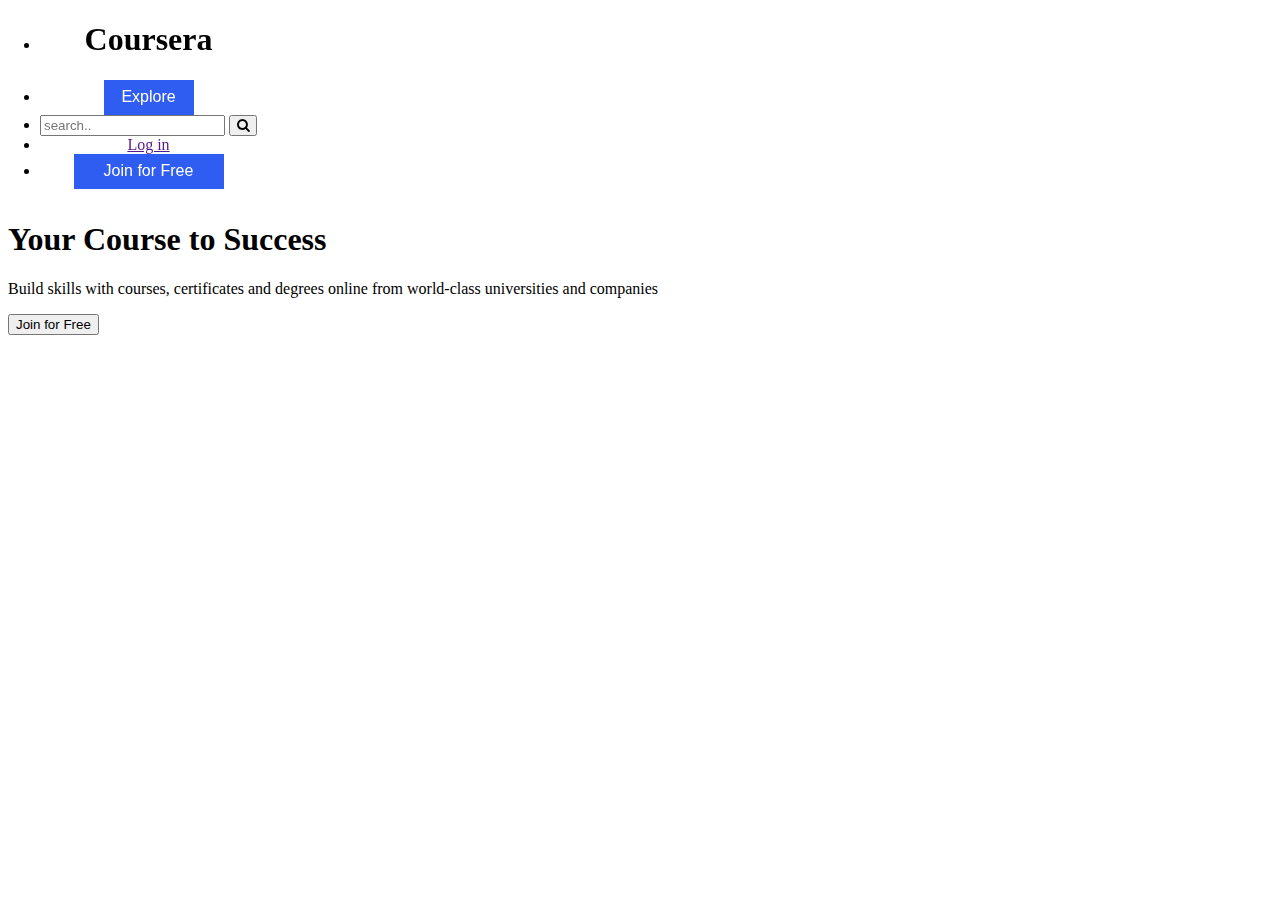
==== index.html @ 5931ddd2 "list created pulling h1 out of list" ====
<!DOCTYPE html>
<html lang="en">

<head>
    <link rel="stylesheet" href="https://cdnjs.cloudflare.com/ajax/libs/font-awesome/4.7.0/css/font-awesome.min.css">
    <link rel="stylesheet" href="style.css">
    <meta charset=" UTF-8 ">
    <meta http-equiv="X-UA-Compatible " content="IE=edge ">
    <meta name="viewport " content="width=device-width, initial-scale=1.5 ">
    <title>Document</title>

</head>
<header>
    <section class="lineal">
        <nav>
            <ul>
                <li>
                    <h1> Coursera </h1>
                </li>
                <li>
                    <div class="dropdown-box">
                        <button class="dropdown-button ">
                        Explore
                    </button>
                        <div class="dropdown-list ">
                            <p>Goals</p>
                            <a href=" ">Take a Free Course</a>
                            <a href=" ">Launch or Advance your Career</a>
                            <a href=" ">Earn a Certificate</a>
                            <a href=" ">Earn a Degree</a>
                            <p>Subjects</p>
                            <a href=" ">Data Science</a>
                            <a href=" ">Business</a>
                            <a href=" ">Computer Science</a>
                            <a href=" ">Information Technology</a>
                            <a href=" ">Language Lerning</a>
                            <a href=" ">Health</a>
                            <a href=" ">Personal Development</a>
                            <a href=" ">Physical Science and Engineering</a>
                            <a href=" ">Social Sciences</a>
                            <a href=" ">Arts and Humanities</a>
                            <a href=" ">Math and Logic</a>
                        </div>
                    </div>
                </li>
                <li>
                    <form class="search-button" action=" action_page.php ">
                        <input type="text " placeholder="search.. " name="search ">
                        <button type="submit"><i class="fa fa-search"></i></button>
                    </form>
                </li>
                <li>
                    <a href="">Log in</a>
                </li>
                <li>
                    <button class="join">Join for Free</button>
                </li>
            </ul>
        </nav>
    </section>
</header>

<body>
    <main>
        <section class=" ">
            <div>
                <h1 class="red-color ">Your Course to Success</h1>
                <p>Build skills with courses, certificates and degrees online from world-class universities and companies
                </p>
                <button>Join for Free</button>
            </div>
        </section>
    </main>

</body>

</html>
---- style.css ----
.lineal {
                            align-items: flex-start;
                            margin: 0 10px 0 0;
                            list-style-type: none;
                            text-align: center;
                            transition: all 0.45 linear;
                            display: inline-block;
                        }
                        
                        header {
                            display: flex;
                            justify-content: space-between;
                            align-content: center;
                            position: fixed;
                            left: 0;
                            top: 0;
                            right: 0;
                        }
                        
                        .dropdown-button {
                            background-color: rgb(47, 92, 241);
                            border: 16px;
                            color: white;
                            height: 35px;
                            width: 90px;
                            font-size: medium;
                        }
                        
                        .dropdown-box {
                            position: relative;
                            display: inline-block;
                        }
                        
                        .dropdown-list {
                            display: none;
                            position: absolute;
                            background-color: rgb(228, 225, 225);
                            min-width: 160px;
                            box-shadow: 0px 8px 16px 0px rgba(0, 0, 0, 0.2);
                            z-index: 1;
                        }
                        
                        .dropdown-list a {
                            color: black;
                            padding: 12px 1 6px;
                            text-decoration: none;
                            display: block;
                        }
                        
                        .dropdown-list a:hover {
                            background-color: rgb(168, 205, 248);
                        }
                        
                        .dropdown-box:hover .dropdown-list {
                            display: block;
                        }
                        
                        .dropdown-box:hover .dropdown-button {
                            background-color: rgb(137, 195, 241);
                        }
                        
                        * {
                            box-sizing: border-box;
                        }
                        
                        form.search-button input[type=text] {
                            padding: 10px;
                            font-size: 17px;
                            border: 1px solid rgb(11, 3, 133);
                            float: left;
                            width: 80%;
                            background: #116af0;
                        }
                        
                        form.search-button button:hover {
                            bakgroud: #195586;
                        }
                        
                        form.search-button::after {
                            content: "";
                            clear: both;
                            display: table;
                        }
                        
                        main {
                            padding-top: 12rem;
                        }
                        
                        .join {
                            background-color: rgb(47, 92, 241);
                            border: 16px;
                            color: white;
                            height: 35px;
                            width: 150px;
                            font-size: medium;
                        }
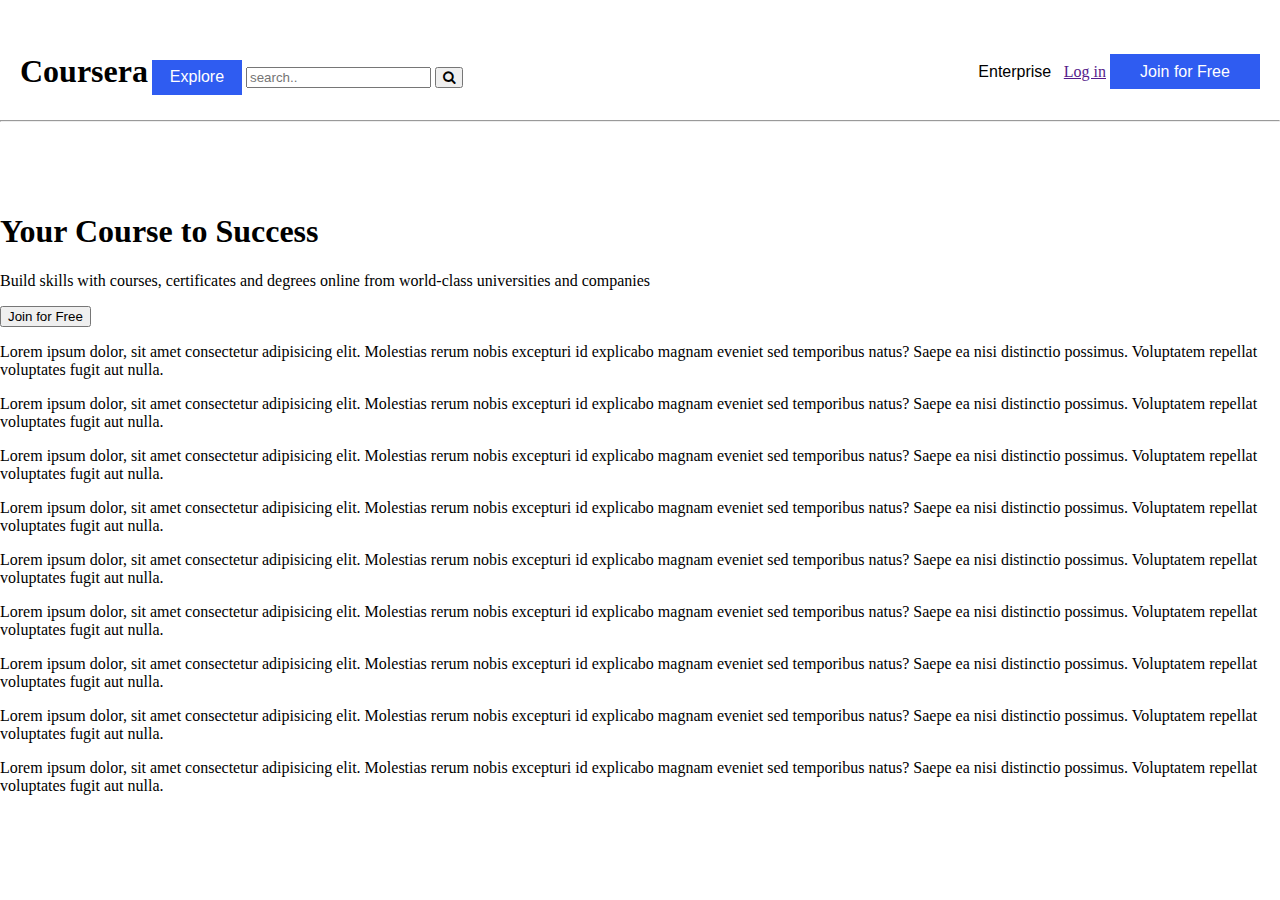
==== commit fc7e1904: "worked need grid" ====
--- a/index.html
+++ b/index.html
@@ -6,13 +6,14 @@
     <link rel="stylesheet" href="style.css">
     <meta charset=" UTF-8 ">
     <meta http-equiv="X-UA-Compatible " content="IE=edge ">
-    <meta name="viewport " content="width=device-width, initial-scale=1.5 ">
+    <meta name="viewport " content="width=device-width, initial-scale=1">
     <title>Document</title>
 
 </head>
 <header>
     <section class="lineal">
-        <nav>
+
+        <nav class="navi">
             <ul>
                 <li>
                     <h1> Coursera </h1>
@@ -21,7 +22,7 @@
                     <div class="dropdown-box">
                         <button class="dropdown-button ">
                         Explore
-                    </button>
+                        </button>
                         <div class="dropdown-list ">
                             <p>Goals</p>
                             <a href=" ">Take a Free Course</a>
@@ -49,6 +50,23 @@
                         <button type="submit"><i class="fa fa-search"></i></button>
                     </form>
                 </li>
+            </ul>
+        </nav>
+        <nav class="navi">
+            <ul>
+                <li>
+                    <div class="dropdown-box">
+                        <button class="dropdown-button1 ">
+                        Enterprise
+                    </button>
+                        <div class="dropdown-list ">
+                            <a href=" ">Coursera for Teams</a>
+                            <a href=" ">Coursera for Business</a>
+                            <a href=" ">Coursera for Campus</a>
+                            <a href=" ">Coursera for Government</a>
+                        </div>
+                    </div>
+                </li>
                 <li>
                     <a href="">Log in</a>
                 </li>
@@ -58,6 +76,7 @@
             </ul>
         </nav>
     </section>
+    <hr>
 </header>
 
 <body>
@@ -69,6 +88,16 @@
                 </p>
                 <button>Join for Free</button>
             </div>
+            <p>Lorem ipsum dolor, sit amet consectetur adipisicing elit. Molestias rerum nobis excepturi id explicabo magnam eveniet sed temporibus natus? Saepe ea nisi distinctio possimus. Voluptatem repellat voluptates fugit aut nulla.</p>
+            <p>Lorem ipsum dolor, sit amet consectetur adipisicing elit. Molestias rerum nobis excepturi id explicabo magnam eveniet sed temporibus natus? Saepe ea nisi distinctio possimus. Voluptatem repellat voluptates fugit aut nulla.</p>
+            <p>Lorem ipsum dolor, sit amet consectetur adipisicing elit. Molestias rerum nobis excepturi id explicabo magnam eveniet sed temporibus natus? Saepe ea nisi distinctio possimus. Voluptatem repellat voluptates fugit aut nulla.</p>
+            <p>Lorem ipsum dolor, sit amet consectetur adipisicing elit. Molestias rerum nobis excepturi id explicabo magnam eveniet sed temporibus natus? Saepe ea nisi distinctio possimus. Voluptatem repellat voluptates fugit aut nulla.</p>
+            <p>Lorem ipsum dolor, sit amet consectetur adipisicing elit. Molestias rerum nobis excepturi id explicabo magnam eveniet sed temporibus natus? Saepe ea nisi distinctio possimus. Voluptatem repellat voluptates fugit aut nulla.</p>
+            <p>Lorem ipsum dolor, sit amet consectetur adipisicing elit. Molestias rerum nobis excepturi id explicabo magnam eveniet sed temporibus natus? Saepe ea nisi distinctio possimus. Voluptatem repellat voluptates fugit aut nulla.</p>
+            <p>Lorem ipsum dolor, sit amet consectetur adipisicing elit. Molestias rerum nobis excepturi id explicabo magnam eveniet sed temporibus natus? Saepe ea nisi distinctio possimus. Voluptatem repellat voluptates fugit aut nulla.</p>
+            <p>Lorem ipsum dolor, sit amet consectetur adipisicing elit. Molestias rerum nobis excepturi id explicabo magnam eveniet sed temporibus natus? Saepe ea nisi distinctio possimus. Voluptatem repellat voluptates fugit aut nulla.</p>
+            <p>Lorem ipsum dolor, sit amet consectetur adipisicing elit. Molestias rerum nobis excepturi id explicabo magnam eveniet sed temporibus natus? Saepe ea nisi distinctio possimus. Voluptatem repellat voluptates fugit aut nulla.</p>
+
         </section>
     </main>
 
--- a/style.css
+++ b/style.css
@@ -1,20 +1,30 @@
                         .lineal {
-                            align-items: flex-start;
-                            margin: 0 10px 0 0;
+                            align-items: center;
+                            margin: 0 20px 0 20px;
                             list-style-type: none;
                             text-align: center;
                             transition: all 0.45 linear;
-                            display: inline-block;
+                            display: flex;
+                            justify-content: space-between;
                         }
                         
                         header {
-                            display: flex;
-                            justify-content: space-between;
-                            align-content: center;
                             position: fixed;
                             left: 0;
                             top: 0;
                             right: 0;
+                            padding: 2rem 0;
+                            background-color: white;
+                        }
+                        
+                        .navi ul {
+                            margin: 0;
+                            padding: 0;
+                            list-style: none;
+                        }
+                        
+                        .navi ul li {
+                            display: inline-block;
                         }
                         
                         .dropdown-button {
@@ -29,6 +39,15 @@
                         .dropdown-box {
                             position: relative;
                             display: inline-block;
+                        }
+                        
+                        .dropdown-button1 {
+                            background-color: white;
+                            border: 0;
+                            color: black;
+                            height: 35px;
+                            width: 90px;
+                            font-size: medium;
                         }
                         
                         .dropdown-list {
@@ -93,4 +112,9 @@
                             height: 35px;
                             width: 150px;
                             font-size: medium;
+                        }
+                        
+                        body {
+                            border: 0;
+                            margin: 0 0 0 0;
                         }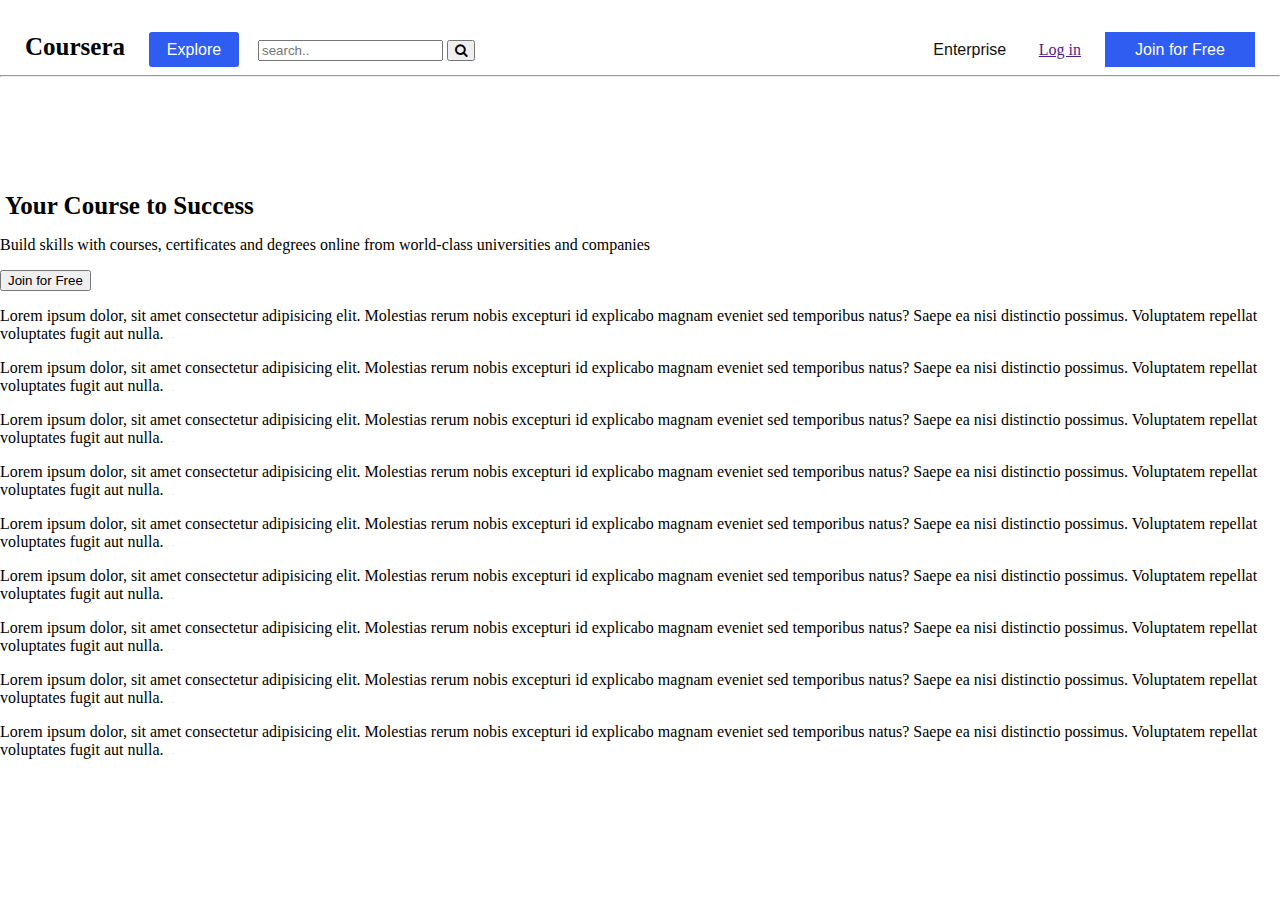
==== commit 6899fe39: "cabecera fija done" ====
--- a/index.html
+++ b/index.html
@@ -55,11 +55,11 @@
         <nav class="navi">
             <ul>
                 <li>
-                    <div class="dropdown-box">
-                        <button class="dropdown-button1 ">
+                    <div class="dropdown-box1">
+                        <button class="dropdown-button1">
                         Enterprise
                     </button>
-                        <div class="dropdown-list ">
+                        <div class="dropdown-list1">
                             <a href=" ">Coursera for Teams</a>
                             <a href=" ">Coursera for Business</a>
                             <a href=" ">Coursera for Campus</a>
@@ -68,7 +68,7 @@
                     </div>
                 </li>
                 <li>
-                    <a href="">Log in</a>
+                    <a href="" class="log">Log in</a>
                 </li>
                 <li>
                     <button class="join">Join for Free</button>
--- a/style.css
+++ b/style.css
@@ -27,19 +27,27 @@
                             display: inline-block;
                         }
                         
+                        h1 {
+                            margin: 0px 15px 0px 5px;
+                            font-size: 25px;
+                        }
+                        
                         .dropdown-button {
                             background-color: rgb(47, 92, 241);
                             border: 16px;
+                            border-radius: 3px;
                             color: white;
                             height: 35px;
                             width: 90px;
                             font-size: medium;
+                            margin: 0px 15px 0px 5px;
                         }
                         
                         .dropdown-box {
                             position: relative;
                             display: inline-block;
                         }
+                        /*
                         
                         .dropdown-button1 {
                             background-color: white;
@@ -49,6 +57,12 @@
                             width: 90px;
                             font-size: medium;
                         }
+                        
+                        .dropdown-button1 :hover {
+                            box-shadow: 0px 8px 16px 0px rgba(80, 80, 80, 0.2);
+                        }
+                        
+                        */
                         
                         .dropdown-list {
                             display: none;
@@ -78,6 +92,53 @@
                             background-color: rgb(137, 195, 241);
                         }
                         
+                        .dropdown-button1 {
+                            background-color: white;
+                            border: 0;
+                            color: rgb(17, 17, 17);
+                            height: 0;
+                            width: 90px;
+                            font-size: medium;
+                            margin: 0px 5px 0px 15px;
+                        }
+                        
+                        .dropdown-box1 {
+                            position: relative;
+                            display: inline-block;
+                        }
+                        
+                        .dropdown-list1 {
+                            display: none;
+                            position: absolute;
+                            background-color: rgb(252, 252, 252);
+                            min-width: 160px;
+                            box-shadow: 0px 8px 16px 0px rgba(56, 55, 55, 0.2);
+                            z-index: 1;
+                        }
+                        
+                        .dropdown-list1 a {
+                            color: black;
+                            padding: 12px 1 6px;
+                            text-decoration: none;
+                            display: block;
+                        }
+                        
+                        .dropdown-list1 a:hover {
+                            background-color: rgb(168, 205, 248);
+                        }
+                        
+                        .dropdown-box1:hover .dropdown-list1 {
+                            display: block;
+                        }
+                        
+                        .dropdown-box1:hover .dropdown-button1 {
+                            background-color: rgb(137, 195, 241);
+                        }
+                        
+                        .log {
+                            margin: 0px 5px 0px 15px;
+                        }
+                        
                         * {
                             box-sizing: border-box;
                         }
@@ -92,7 +153,7 @@
                         }
                         
                         form.search-button button:hover {
-                            bakgroud: #195586;
+                            background-color: #5db2f8;
                         }
                         
                         form.search-button::after {
@@ -112,6 +173,7 @@
                             height: 35px;
                             width: 150px;
                             font-size: medium;
+                            margin: 0px 5px 0px 15px;
                         }
                         
                         body {
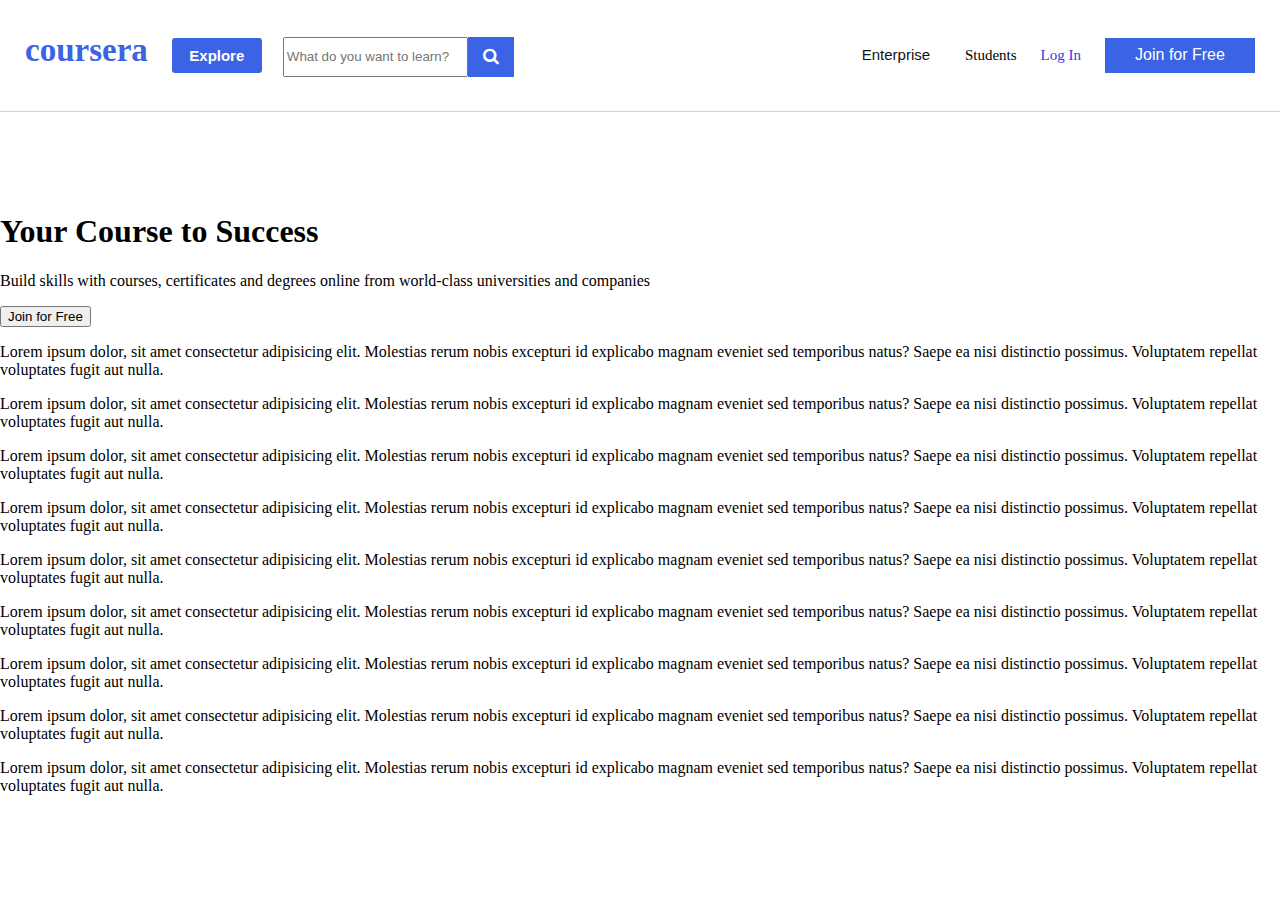
==== commit 1ed0ec10: "no need for grid few things left" ====
--- a/index.html
+++ b/index.html
@@ -16,7 +16,7 @@
         <nav class="navi">
             <ul>
                 <li>
-                    <h1> Coursera </h1>
+                    <h1 class="coursera"> coursera </h1>
                 </li>
                 <li>
                     <div class="dropdown-box">
@@ -44,9 +44,9 @@
                         </div>
                     </div>
                 </li>
-                <li>
+                <li id="buttonli">
                     <form class="search-button" action=" action_page.php ">
-                        <input type="text " placeholder="search.. " name="search ">
+                        <input type="text " placeholder="What do you want to learn? " name="search ">
                         <button type="submit"><i class="fa fa-search"></i></button>
                     </form>
                 </li>
@@ -68,7 +68,10 @@
                     </div>
                 </li>
                 <li>
-                    <a href="" class="log">Log in</a>
+                    <a href="" class="students ">Students</a>
+                </li>
+                <li>
+                    <a href="" class="log">Log In</a>
                 </li>
                 <li>
                     <button class="join">Join for Free</button>
@@ -76,7 +79,8 @@
             </ul>
         </nav>
     </section>
-    <hr>
+    <!--
+    <hr>-->
 </header>
 
 <body>
--- a/style.css
+++ b/style.css
@@ -1,53 +1,58 @@
-                        .lineal {
-                            align-items: center;
-                            margin: 0 20px 0 20px;
-                            list-style-type: none;
-                            text-align: center;
-                            transition: all 0.45 linear;
-                            display: flex;
-                            justify-content: space-between;
-                        }
-                        
-                        header {
-                            position: fixed;
-                            left: 0;
-                            top: 0;
-                            right: 0;
-                            padding: 2rem 0;
-                            background-color: white;
-                        }
-                        
-                        .navi ul {
-                            margin: 0;
-                            padding: 0;
-                            list-style: none;
-                        }
-                        
-                        .navi ul li {
-                            display: inline-block;
-                        }
-                        
-                        h1 {
-                            margin: 0px 15px 0px 5px;
-                            font-size: 25px;
-                        }
-                        
-                        .dropdown-button {
-                            background-color: rgb(47, 92, 241);
-                            border: 16px;
-                            border-radius: 3px;
-                            color: white;
-                            height: 35px;
-                            width: 90px;
-                            font-size: medium;
-                            margin: 0px 15px 0px 5px;
-                        }
-                        
-                        .dropdown-box {
-                            position: relative;
-                            display: inline-block;
-                        }
-                        /*
+            .lineal {
+                align-items: center;
+                margin: 0 20px 0 20px;
+                list-style-type: none;
+                text-align: center;
+                transition: all 0.45 linear;
+                display: flex;
+                justify-content: space-between;
+            }
+            
+            header {
+                margin: 0px 0px 0px 0px;
+                position: fixed;
+                left: 0;
+                top: 0;
+                right: 0;
+                padding: 2rem 0;
+                background-color: white;
+                justify-content: center;
+                border-bottom: 1px solid rgba(190, 185, 185, 0.671);
+            }
+            
+            .navi ul {
+                margin: 0;
+                padding: 0;
+                list-style: none;
+            }
+            
+            .navi ul li {
+                display: inline-block;
+            }
+            
+            .coursera {
+                margin: 0px 15px 0px 5px;
+                font-size: 33px;
+                color: rgb(58, 100, 228);
+            }
+            
+            .dropdown-button {
+                background-color: rgb(58, 100, 228);
+                border: 16px;
+                border-radius: 3px;
+                color: white;
+                height: 35px;
+                width: 90px;
+                font-size: 15px;
+                margin: 0px 15px 0px 5px;
+                font-weight: 600;
+            }
+            
+            .dropdown-box {
+                position: relative;
+                display: inline-block;
+            }
+            /*
                         
                         .dropdown-button1 {
                             background-color: white;
@@ -63,120 +68,160 @@
                         }
                         
                         */
-                        
-                        .dropdown-list {
-                            display: none;
-                            position: absolute;
-                            background-color: rgb(228, 225, 225);
-                            min-width: 160px;
-                            box-shadow: 0px 8px 16px 0px rgba(0, 0, 0, 0.2);
-                            z-index: 1;
-                        }
-                        
-                        .dropdown-list a {
-                            color: black;
-                            padding: 12px 1 6px;
-                            text-decoration: none;
-                            display: block;
-                        }
-                        
-                        .dropdown-list a:hover {
-                            background-color: rgb(168, 205, 248);
-                        }
-                        
-                        .dropdown-box:hover .dropdown-list {
-                            display: block;
-                        }
-                        
-                        .dropdown-box:hover .dropdown-button {
-                            background-color: rgb(137, 195, 241);
-                        }
-                        
-                        .dropdown-button1 {
-                            background-color: white;
-                            border: 0;
-                            color: rgb(17, 17, 17);
-                            height: 0;
-                            width: 90px;
-                            font-size: medium;
-                            margin: 0px 5px 0px 15px;
-                        }
-                        
-                        .dropdown-box1 {
-                            position: relative;
-                            display: inline-block;
-                        }
-                        
-                        .dropdown-list1 {
-                            display: none;
-                            position: absolute;
-                            background-color: rgb(252, 252, 252);
-                            min-width: 160px;
-                            box-shadow: 0px 8px 16px 0px rgba(56, 55, 55, 0.2);
-                            z-index: 1;
-                        }
-                        
-                        .dropdown-list1 a {
-                            color: black;
-                            padding: 12px 1 6px;
-                            text-decoration: none;
-                            display: block;
-                        }
-                        
-                        .dropdown-list1 a:hover {
-                            background-color: rgb(168, 205, 248);
-                        }
-                        
-                        .dropdown-box1:hover .dropdown-list1 {
-                            display: block;
-                        }
-                        
-                        .dropdown-box1:hover .dropdown-button1 {
-                            background-color: rgb(137, 195, 241);
-                        }
-                        
-                        .log {
-                            margin: 0px 5px 0px 15px;
-                        }
-                        
-                        * {
-                            box-sizing: border-box;
-                        }
-                        
-                        form.search-button input[type=text] {
-                            padding: 10px;
-                            font-size: 17px;
-                            border: 1px solid rgb(11, 3, 133);
-                            float: left;
-                            width: 80%;
-                            background: #116af0;
-                        }
-                        
-                        form.search-button button:hover {
-                            background-color: #5db2f8;
-                        }
-                        
-                        form.search-button::after {
-                            content: "";
-                            clear: both;
-                            display: table;
-                        }
-                        
-                        main {
-                            padding-top: 12rem;
-                        }
-                        
-                        .join {
-                            background-color: rgb(47, 92, 241);
-                            border: 16px;
-                            color: white;
-                            height: 35px;
-                            width: 150px;
-                            font-size: medium;
-                            margin: 0px 5px 0px 15px;
-                        }
-                        
-                        body {
-                            border: 0;
-                            margin: 0 0 0 0;
-                        }+            
+            .dropdown-list {
+                display: none;
+                position: absolute;
+                background-color: rgb(228, 225, 225);
+                min-width: 160px;
+                box-shadow: 0px 8px 16px 0px rgba(0, 0, 0, 0.2);
+                z-index: 1;
+            }
+            
+            .dropdown-list a {
+                color: black;
+                padding: 12px 1 6px;
+                text-decoration: none;
+                display: block;
+            }
+            
+            .dropdown-list a:hover {
+                background-color: rgb(168, 205, 248);
+            }
+            
+            .dropdown-box:hover .dropdown-list {
+                display: block;
+            }
+            
+            .dropdown-box:hover .dropdown-button {
+                background-color: rgb(137, 195, 241);
+            }
+            
+            .dropdown-button1 {
+                background-color: white;
+                border: 0;
+                color: rgb(17, 17, 17);
+                height: 0;
+                width: 90px;
+                font-size: 15px;
+                margin: 0px 5px 0px 15px;
+            }
+            
+            .dropdown-box1 {
+                position: relative;
+                display: inline-block;
+            }
+            
+            .dropdown-list1 {
+                display: none;
+                position: absolute;
+                background-color: rgb(252, 252, 252);
+                min-width: 160px;
+                box-shadow: 0px 8px 16px 0px rgba(56, 55, 55, 0.2);
+                z-index: 1;
+            }
+            
+            .dropdown-list1 a {
+                color: black;
+                padding: 12px 1 6px;
+                text-decoration: none;
+                display: block;
+            }
+            
+            .dropdown-list1 a:hover {
+                background-color: rgb(168, 205, 248);
+            }
+            
+            .dropdown-box1:hover .dropdown-list1 {
+                display: block;
+            }
+            
+            .dropdown-box1:hover .dropdown-button1 {
+                background-color: rgb(137, 195, 241);
+            }
+            
+            .students {
+                margin: 0px 5px 0px 15px;
+                text-decoration: none;
+                font-size: 15px;
+                color: black;
+            }
+            
+            .students:hover {
+                text-decoration: underline;
+                color: rgb(55, 55, 233);
+            }
+            
+            .log {
+                margin: 0px 5px 0px 15px;
+                text-decoration: none;
+                color: rgb(55, 55, 233);
+                font-size: 15px;
+            }
+            
+            .log:hover {
+                text-decoration: underline
+            }
+            /*
+            * {
+                box-sizing: border-box;
+            }
+                ++++  ASK ABOUT THIS +++
+            */
+            
+            form.search-button input[type=text] {
+                padding: 0 10px;
+                font-size: 20px;
+                border: 1px solid rgb(11, 3, 133);
+                float: left;
+                width: 100%;
+                height: 100%;
+                background: #116af0;
+            }
+            
+            form.search-button button {
+                padding: 0 15px;
+                background: rgb(58, 100, 228);
+                border: none;
+                cursor: pointer;
+                font-size: 17px;
+                color: #fff;
+            }
+            
+            #buttonli form {
+                display: flex;
+                height: 40px;
+                border-radius: 2px;
+                padding: 2px;
+                min-width: 18px!important;
+            }
+            /*
+            form.search-button button:hover {
+                background-color: rgb(58, 100, 228);
+            }
+                        +++  ASK ABOUT THIS++++
+            form.search-button::after {
+                content: "";
+                clear: both;
+                display: table;
+            }
+            */
+            
+            main {
+                padding-top: 12rem;
+            }
+            
+            .join {
+                background-color: rgb(58, 100, 228);
+                border: 16px;
+                color: white;
+                height: 35px;
+                width: 150px;
+                font-size: medium;
+                margin: 0px 5px 0px 15px;
+            }
+            
+            body {
+                border: 0px;
+                margin: 0px 0px 0px 0px;
+            }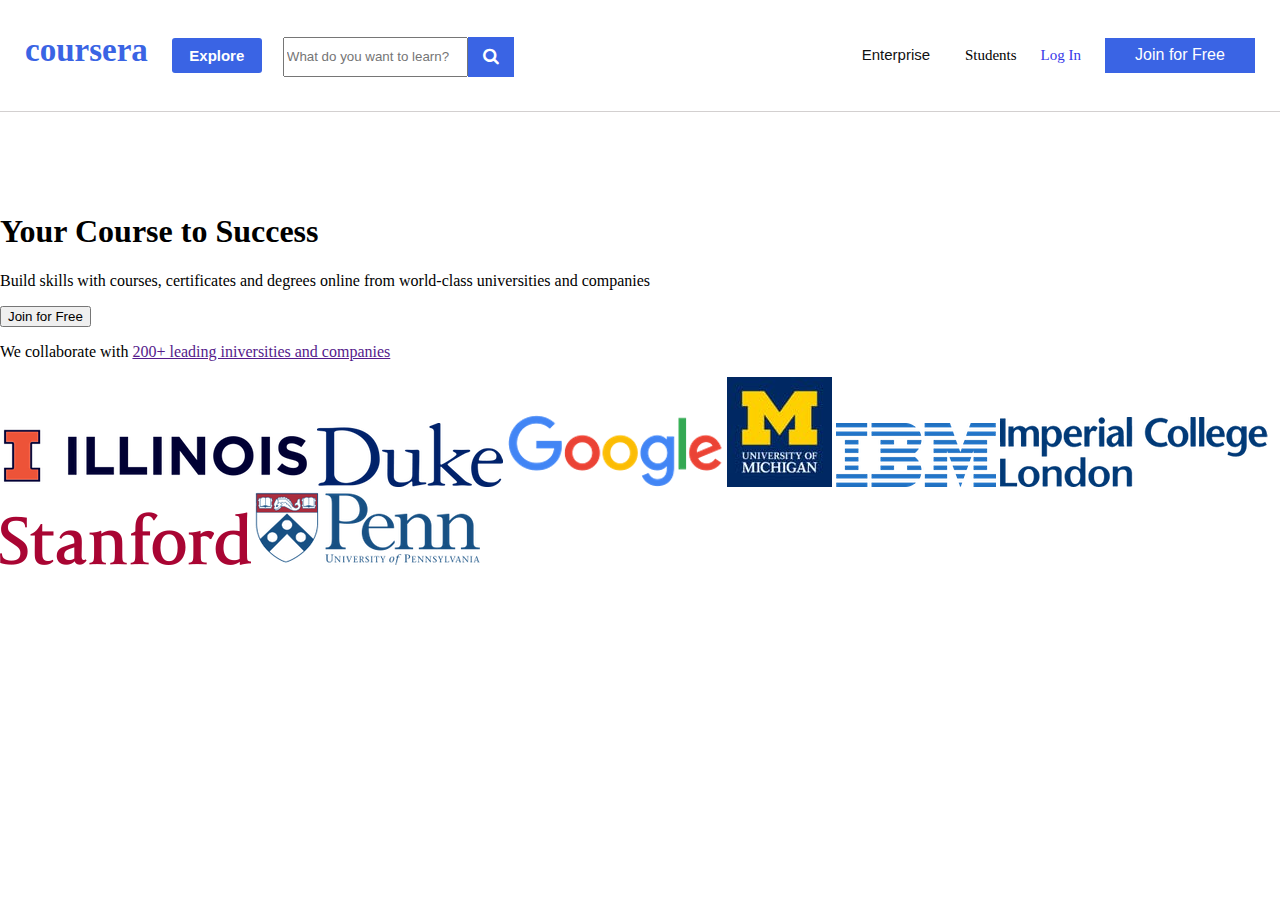
==== commit 3d49ba14: "HTML universities section done" ====
--- a/index.html
+++ b/index.html
@@ -91,17 +91,22 @@
                 <p>Build skills with courses, certificates and degrees online from world-class universities and companies
                 </p>
                 <button>Join for Free</button>
+
+        </section>
+        <section class="universities">
+            <p>We collaborate with
+                <a href="">200+ leading iniversities and companies</a>
+            </p>
+            <div>
+                <a href=""><img src="./Nueva carpeta/illinois.png" alt=""></a>
+                <a href=""><img src="./Nueva carpeta/duke_updated_2020.png" alt=""></a>
+                <a href=""><img src="./Nueva carpeta/google.png" alt=""></a>
+                <a href=""><img src="./Nueva carpeta/umich.jpg" alt=""></a>
+                <a href=""><img src="./Nueva carpeta/ibm.png" alt=""></a>
+                <a href=""><img src="./Nueva carpeta/imperial.png" alt=""></a>
+                <a href=""><img src="./Nueva carpeta/stanford.png" alt=""></a>
+                <a href=""><img src="./Nueva carpeta/penn.png" alt=""></a>
             </div>
-            <p>Lorem ipsum dolor, sit amet consectetur adipisicing elit. Molestias rerum nobis excepturi id explicabo magnam eveniet sed temporibus natus? Saepe ea nisi distinctio possimus. Voluptatem repellat voluptates fugit aut nulla.</p>
-            <p>Lorem ipsum dolor, sit amet consectetur adipisicing elit. Molestias rerum nobis excepturi id explicabo magnam eveniet sed temporibus natus? Saepe ea nisi distinctio possimus. Voluptatem repellat voluptates fugit aut nulla.</p>
-            <p>Lorem ipsum dolor, sit amet consectetur adipisicing elit. Molestias rerum nobis excepturi id explicabo magnam eveniet sed temporibus natus? Saepe ea nisi distinctio possimus. Voluptatem repellat voluptates fugit aut nulla.</p>
-            <p>Lorem ipsum dolor, sit amet consectetur adipisicing elit. Molestias rerum nobis excepturi id explicabo magnam eveniet sed temporibus natus? Saepe ea nisi distinctio possimus. Voluptatem repellat voluptates fugit aut nulla.</p>
-            <p>Lorem ipsum dolor, sit amet consectetur adipisicing elit. Molestias rerum nobis excepturi id explicabo magnam eveniet sed temporibus natus? Saepe ea nisi distinctio possimus. Voluptatem repellat voluptates fugit aut nulla.</p>
-            <p>Lorem ipsum dolor, sit amet consectetur adipisicing elit. Molestias rerum nobis excepturi id explicabo magnam eveniet sed temporibus natus? Saepe ea nisi distinctio possimus. Voluptatem repellat voluptates fugit aut nulla.</p>
-            <p>Lorem ipsum dolor, sit amet consectetur adipisicing elit. Molestias rerum nobis excepturi id explicabo magnam eveniet sed temporibus natus? Saepe ea nisi distinctio possimus. Voluptatem repellat voluptates fugit aut nulla.</p>
-            <p>Lorem ipsum dolor, sit amet consectetur adipisicing elit. Molestias rerum nobis excepturi id explicabo magnam eveniet sed temporibus natus? Saepe ea nisi distinctio possimus. Voluptatem repellat voluptates fugit aut nulla.</p>
-            <p>Lorem ipsum dolor, sit amet consectetur adipisicing elit. Molestias rerum nobis excepturi id explicabo magnam eveniet sed temporibus natus? Saepe ea nisi distinctio possimus. Voluptatem repellat voluptates fugit aut nulla.</p>
-
         </section>
     </main>
 
--- a/style.css
+++ b/style.css
@@ -224,4 +224,8 @@
             body {
                 border: 0px;
                 margin: 0px 0px 0px 0px;
+            }
+            
+            .universities {
+                margin: ;
             }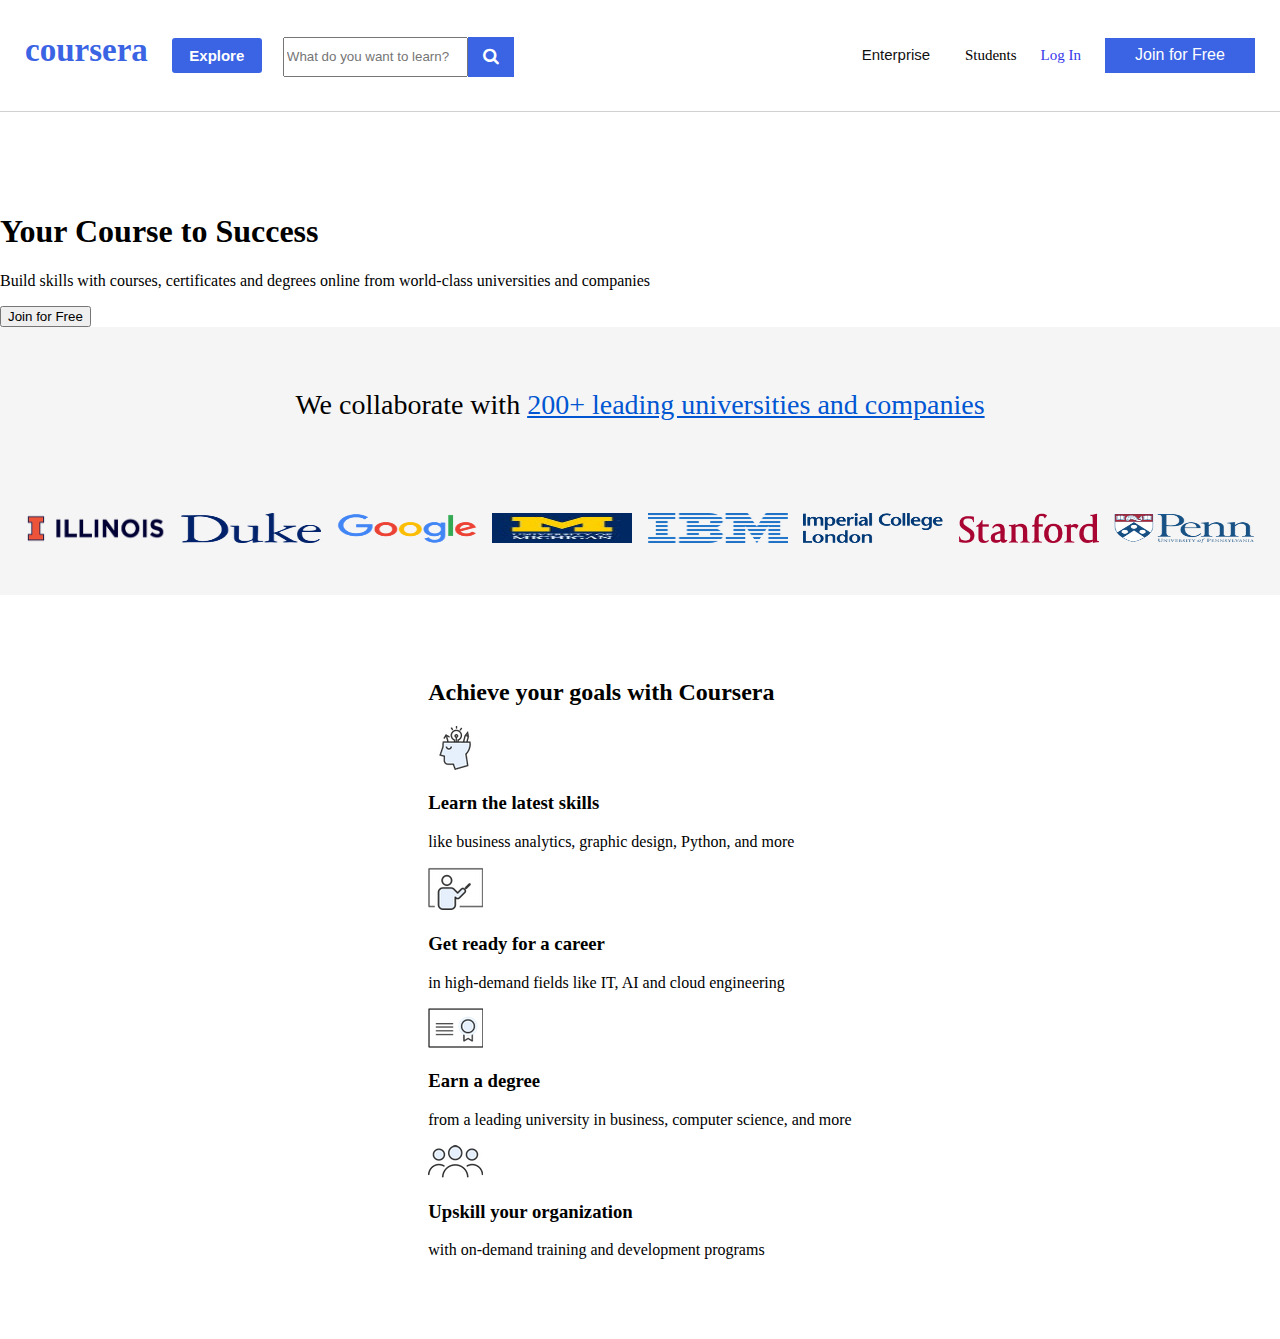
==== commit 74598fa9: "third section done" ====
--- a/index.html
+++ b/index.html
@@ -93,13 +93,18 @@
                 <button>Join for Free</button>
 
         </section>
+
+        <!--    ---Section de Univeridades---     -->
+
         <section class="universities">
-            <p>We collaborate with
-                <a href="">200+ leading iniversities and companies</a>
-            </p>
-            <div>
+            <div class="unicomp">
+                <p>We collaborate with
+                    <a href="">200+ leading universities and companies</a>
+                </p>
+            </div>
+            <div class="uni-links">
                 <a href=""><img src="./Nueva carpeta/illinois.png" alt=""></a>
-                <a href=""><img src="./Nueva carpeta/duke_updated_2020.png" alt=""></a>
+                <a href=""><img src="./Nueva carpeta/duke_updated_2020.png" alt=""> </a>
                 <a href=""><img src="./Nueva carpeta/google.png" alt=""></a>
                 <a href=""><img src="./Nueva carpeta/umich.jpg" alt=""></a>
                 <a href=""><img src="./Nueva carpeta/ibm.png" alt=""></a>
@@ -108,6 +113,34 @@
                 <a href=""><img src="./Nueva carpeta/penn.png" alt=""></a>
             </div>
         </section>
+        <!--    -- Achieve your goals section --    -->
+        <section class="achieve">
+            <div class="achieve-tittle">
+                <h2>Achieve your goals with Coursera</h2>
+            </div>
+            <div class="achieve-options">
+                <section>
+                    <img src="./Nueva carpeta/Icon-Learn.png"></img>
+                    <h3>Learn the latest skills</h3>
+                    <p>like business analytics, graphic design, Python, and more</p>
+                </section>
+                <section>
+                    <img src="./Nueva carpeta/Icon-Get-Ready.png"></img>
+                    <h3>Get ready for a career</h3>
+                    <p>in high-demand fields like IT, AI and cloud engineering</p>
+                </section>
+                <section>
+                    <img src="./Nueva carpeta/Icon-Earn-Degree.png"></img>
+                    <h3>Earn a degree</h3>
+                    <p>from a leading university in business, computer science, and more</p>
+                </section>
+                <section>
+                    <img src="./Nueva carpeta/Icon-Upskill-your-org.png"></img>
+                    <h3>Upskill your organization </h3>
+                    <p>with on-demand training and development programs</p>
+                </section>
+            </div>
+        </section>
     </main>
 
 </body>
--- a/style.css
+++ b/style.css
@@ -225,7 +225,66 @@
                 border: 0px;
                 margin: 0px 0px 0px 0px;
             }
+            /*    ---- Section de Universidades ----      */
             
             .universities {
-                margin: ;
+                padding: 34px 0px;
+                background-color: #f5f5f5;
+                width: 100vw;
+                height: 200px;
+            }
+            
+            .unicomp {
+                font-size: 28px;
+                display: flex;
+                align-items: center;
+                justify-content: center;
+                padding: 0px 5px;
+            }
+            
+            .unicomp p a {
+                color: #0056D2;
+            }
+            
+            .uni-links {
+                padding: 0px 10px;
+                display: flex;
+                justify-content: space-evenly;
+                align-items: center;
+            }
+            /**/
+            
+            .uni-links a img {
+                width: 140px;
+                height: 30px;
+                padding: 64px 0px;
+            }
+            /*
+            .uni-links a .mich {
+                width: 70px;
+                height: 70px;
+                padding: 64px 0px;
+                margin-bottom: auto;
+            }
+            
+            .uni-links a .dgi {
+                width: 80px;
+                height: 40px;
+                padding: 64px 0px;
+                margin-bottom: auto;
+            }
+            /*
+            margin: 0 auto;
+            min-height: 299px;
+                max-width: 100%;
+             */
+            
+            .achieve {
+                display: grid;
+                padding: 64px 0px;
+                justify-content: center;
+            }
+            
+            .achieve-options {
+                grid-template-columns: repeat(4, 1fr);
             }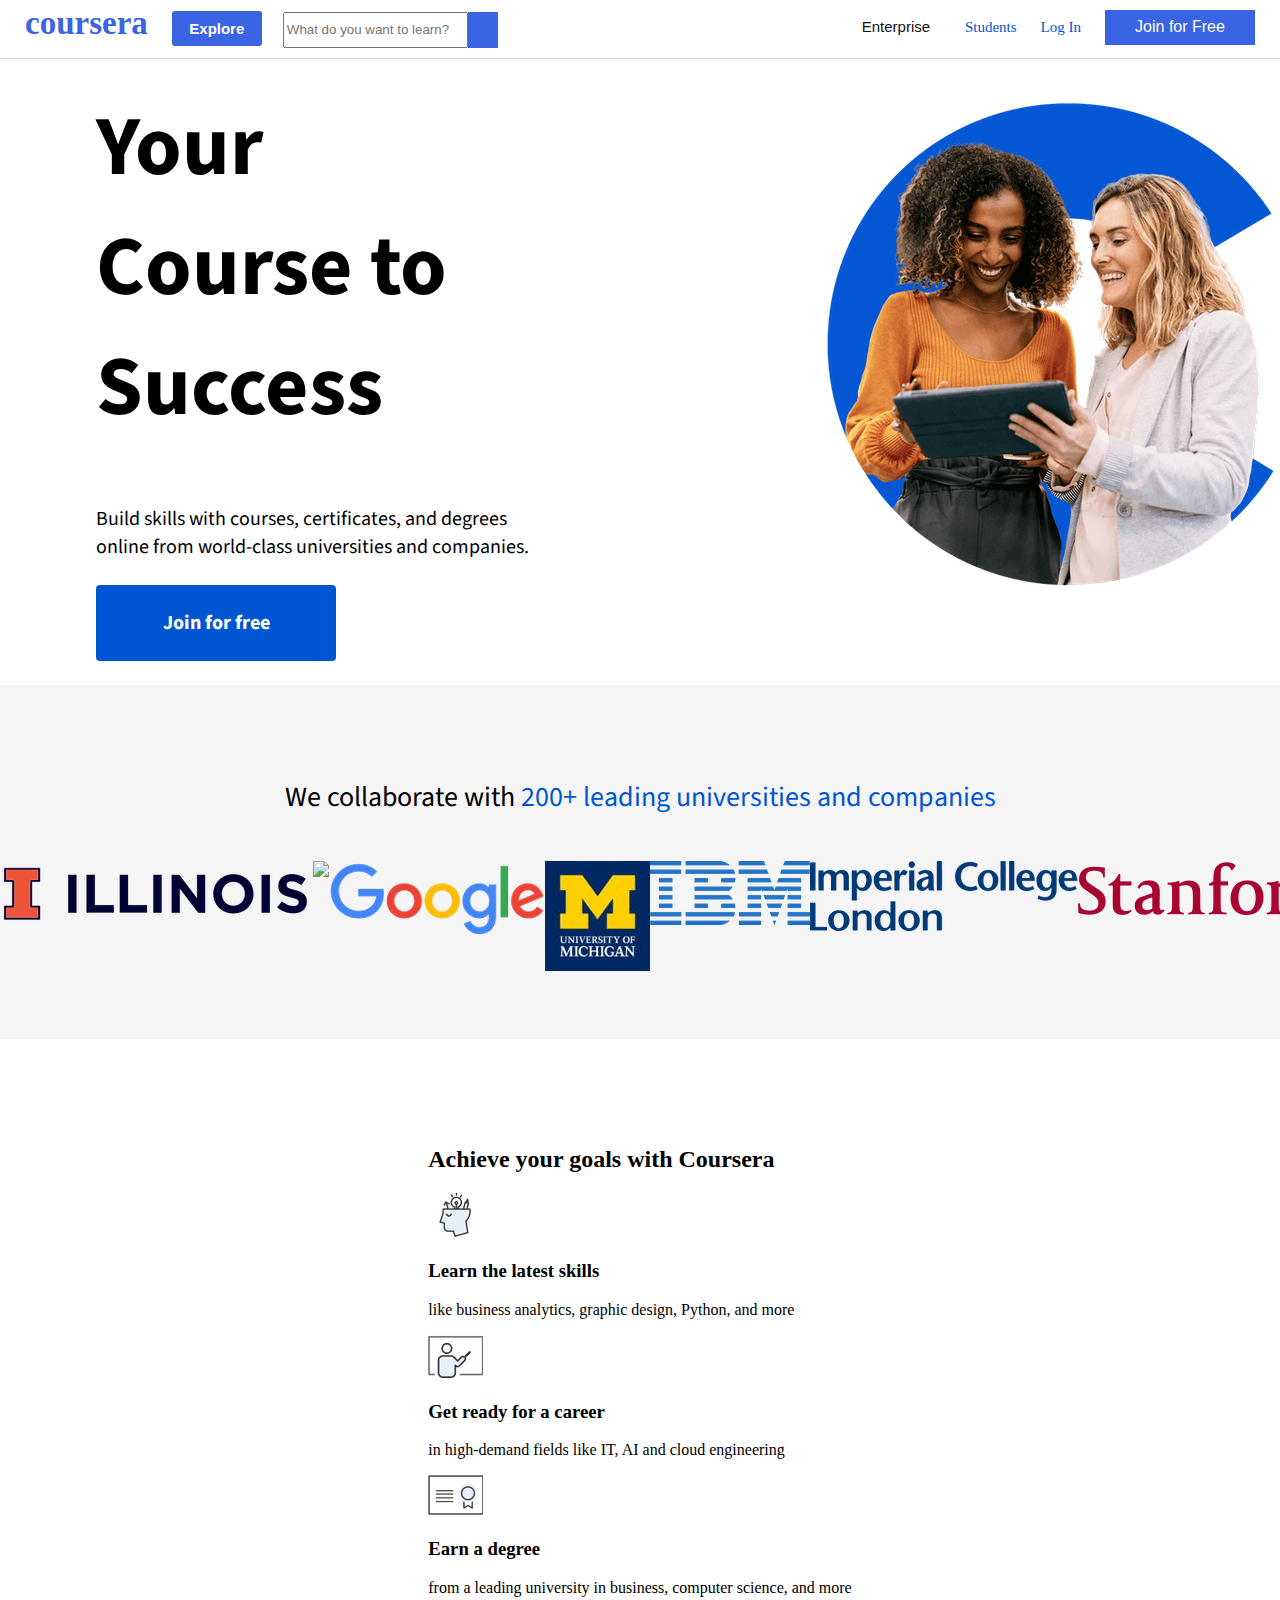
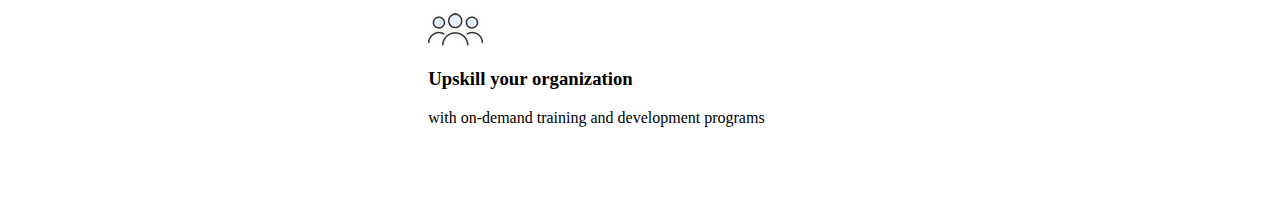
==== commit 6e5c1fcc: "updated" ====
--- a/index.html
+++ b/index.html
@@ -2,7 +2,8 @@
 <html lang="en">
 
 <head>
-    <link rel="stylesheet" href="https://cdnjs.cloudflare.com/ajax/libs/font-awesome/4.7.0/css/font-awesome.min.css">
+    <link rel="preconnect" href="https://fonts.gstatic.com">
+    <link rel="stylesheet" href="https://fonts.googleapis.com/css2?family=Source+Sans+Pro&display=swap">
     <link rel="stylesheet" href="style.css">
     <meta charset=" UTF-8 ">
     <meta http-equiv="X-UA-Compatible " content="IE=edge ">
@@ -19,7 +20,7 @@
                     <h1 class="coursera"> coursera </h1>
                 </li>
                 <li>
-                    <div class="dropdown-box">
+                    <div class="dropdown-box mq">
                         <button class="dropdown-button ">
                         Explore
                         </button>
@@ -55,7 +56,7 @@
         <nav class="navi">
             <ul>
                 <li>
-                    <div class="dropdown-box1">
+                    <div class="dropdown-box1 mq">
                         <button class="dropdown-button1">
                         Enterprise
                     </button>
@@ -68,33 +69,37 @@
                     </div>
                 </li>
                 <li>
-                    <a href="" class="students ">Students</a>
+                    <a href="" class="students mq">Students</a>
                 </li>
                 <li>
-                    <a href="" class="log">Log In</a>
+                    <a href="" class="log mq">Log In</a>
                 </li>
                 <li>
-                    <button class="join">Join for Free</button>
+                    <button class="join mq">Join for Free</button>
                 </li>
             </ul>
         </nav>
     </section>
-    <!--
-    <hr>-->
 </header>
 
 <body>
     <main>
-        <section class=" ">
+        <!--     ----  1st section  ---    -->
+        <section class="container hero">
+            <div class="hero-title">
+                <h1 class="title">Your Course to Success</h1>
+                <p class="subtitle">Build skills with courses, certificates, and degrees online from world-class universities and companies.
+                </p>
+                <button class="button">
+                Join for free
+              </button>
+            </div>
             <div>
-                <h1 class="red-color ">Your Course to Success</h1>
-                <p>Build skills with courses, certificates and degrees online from world-class universities and companies
-                </p>
-                <button>Join for Free</button>
-
+                <img src="./Nueva carpeta/hero-b.png" alt="">
+            </div>
         </section>
 
-        <!--    ---Section de Univeridades---     -->
+        <!--    ---2nd Section de Univeridades---     -->
 
         <section class="universities">
             <div class="unicomp">
@@ -104,7 +109,7 @@
             </div>
             <div class="uni-links">
                 <a href=""><img src="./Nueva carpeta/illinois.png" alt=""></a>
-                <a href=""><img src="./Nueva carpeta/duke_updated_2020.png" alt=""> </a>
+                <a href=""><img src="./Nueva carpeta/duke_updated_2020.png alt=""> </a>
                 <a href=""><img src="./Nueva carpeta/google.png" alt=""></a>
                 <a href=""><img src="./Nueva carpeta/umich.jpg" alt=""></a>
                 <a href=""><img src="./Nueva carpeta/ibm.png" alt=""></a>
@@ -113,7 +118,7 @@
                 <a href=""><img src="./Nueva carpeta/penn.png" alt=""></a>
             </div>
         </section>
-        <!--    -- Achieve your goals section --    -->
+        <!--    -- 3rd section Achieve your goals section --    -->
         <section class="achieve">
             <div class="achieve-tittle">
                 <h2>Achieve your goals with Coursera</h2>
--- a/style.css
+++ b/style.css
@@ -1,58 +1,65 @@
-            .lineal {
-                align-items: center;
-                margin: 0 20px 0 20px;
-                list-style-type: none;
-                text-align: center;
-                transition: all 0.45 linear;
-                display: flex;
-                justify-content: space-between;
-            }
-            
-            header {
-                margin: 0px 0px 0px 0px;
-                position: fixed;
-                left: 0;
-                top: 0;
-                right: 0;
-                padding: 2rem 0;
-                background-color: white;
-                justify-content: center;
-                border-bottom: 1px solid rgba(190, 185, 185, 0.671);
-            }
-            
-            .navi ul {
-                margin: 0;
-                padding: 0;
-                list-style: none;
-            }
-            
-            .navi ul li {
-                display: inline-block;
-            }
-            
-            .coursera {
-                margin: 0px 15px 0px 5px;
-                font-size: 33px;
-                color: rgb(58, 100, 228);
-            }
-            
-            .dropdown-button {
-                background-color: rgb(58, 100, 228);
-                border: 16px;
-                border-radius: 3px;
-                color: white;
-                height: 35px;
-                width: 90px;
-                font-size: 15px;
-                margin: 0px 15px 0px 5px;
-                font-weight: 600;
-            }
-            
-            .dropdown-box {
-                position: relative;
-                display: inline-block;
-            }
-            /*
+          /* Variables */
+          
+           :root {
+              --blue: #0056D2;
+          }
+          
+          .lineal {
+              align-items: center;
+              margin: 0 20px 0 20px;
+              list-style-type: none;
+              text-align: center;
+              transition: all 0.45 linear;
+              display: flex;
+              justify-content: space-between;
+          }
+          
+          header {
+              margin: 0px 0px 0px 0px;
+              position: fixed;
+              left: 0;
+              top: 0;
+              right: 0;
+              padding-top: 5px;
+              padding-bottom: 8px;
+              background-color: white;
+              justify-content: center;
+              border-bottom: 1px solid rgba(190, 185, 185, 0.671);
+          }
+          
+          .navi ul {
+              margin: 0;
+              padding: 0;
+              list-style: none;
+          }
+          
+          .navi ul li {
+              display: inline-block;
+          }
+          
+          .coursera {
+              margin: 0px 15px 0px 5px;
+              font-size: 33px;
+              color: rgb(58, 100, 228);
+          }
+          
+          .dropdown-button {
+              background-color: rgb(58, 100, 228);
+              border: 16px;
+              border-radius: 3px;
+              color: white;
+              height: 35px;
+              width: 90px;
+              font-size: 15px;
+              margin: 0px 15px 0px 5px;
+              font-weight: 600;
+          }
+          
+          .dropdown-box {
+              position: relative;
+              display: inline-block;
+          }
+          /*
                         
                         .dropdown-button1 {
                             background-color: white;
@@ -68,134 +75,132 @@
                         }
                         
                         */
-            
-            .dropdown-list {
-                display: none;
-                position: absolute;
-                background-color: rgb(228, 225, 225);
-                min-width: 160px;
-                box-shadow: 0px 8px 16px 0px rgba(0, 0, 0, 0.2);
-                z-index: 1;
-            }
-            
-            .dropdown-list a {
-                color: black;
-                padding: 12px 1 6px;
-                text-decoration: none;
-                display: block;
-            }
-            
-            .dropdown-list a:hover {
-                background-color: rgb(168, 205, 248);
-            }
-            
-            .dropdown-box:hover .dropdown-list {
-                display: block;
-            }
-            
-            .dropdown-box:hover .dropdown-button {
-                background-color: rgb(137, 195, 241);
-            }
-            
-            .dropdown-button1 {
-                background-color: white;
-                border: 0;
-                color: rgb(17, 17, 17);
-                height: 0;
-                width: 90px;
-                font-size: 15px;
-                margin: 0px 5px 0px 15px;
-            }
-            
-            .dropdown-box1 {
-                position: relative;
-                display: inline-block;
-            }
-            
-            .dropdown-list1 {
-                display: none;
-                position: absolute;
-                background-color: rgb(252, 252, 252);
-                min-width: 160px;
-                box-shadow: 0px 8px 16px 0px rgba(56, 55, 55, 0.2);
-                z-index: 1;
-            }
-            
-            .dropdown-list1 a {
-                color: black;
-                padding: 12px 1 6px;
-                text-decoration: none;
-                display: block;
-            }
-            
-            .dropdown-list1 a:hover {
-                background-color: rgb(168, 205, 248);
-            }
-            
-            .dropdown-box1:hover .dropdown-list1 {
-                display: block;
-            }
-            
-            .dropdown-box1:hover .dropdown-button1 {
-                background-color: rgb(137, 195, 241);
-            }
-            
-            .students {
-                margin: 0px 5px 0px 15px;
-                text-decoration: none;
-                font-size: 15px;
-                color: black;
-            }
-            
-            .students:hover {
-                text-decoration: underline;
-                color: rgb(55, 55, 233);
-            }
-            
-            .log {
-                margin: 0px 5px 0px 15px;
-                text-decoration: none;
-                color: rgb(55, 55, 233);
-                font-size: 15px;
-            }
-            
-            .log:hover {
-                text-decoration: underline
-            }
-            /*
-            * {
-                box-sizing: border-box;
-            }
-                ++++  ASK ABOUT THIS +++
-            */
-            
-            form.search-button input[type=text] {
-                padding: 0 10px;
-                font-size: 20px;
-                border: 1px solid rgb(11, 3, 133);
-                float: left;
-                width: 100%;
-                height: 100%;
-                background: #116af0;
-            }
-            
-            form.search-button button {
-                padding: 0 15px;
-                background: rgb(58, 100, 228);
-                border: none;
-                cursor: pointer;
-                font-size: 17px;
-                color: #fff;
-            }
-            
-            #buttonli form {
-                display: flex;
-                height: 40px;
-                border-radius: 2px;
-                padding: 2px;
-                min-width: 18px!important;
-            }
-            /*
+          
+          .dropdown-list {
+              display: none;
+              position: absolute;
+              background-color: rgb(228, 225, 225);
+              min-width: 160px;
+              box-shadow: 0px 8px 16px 0px rgba(0, 0, 0, 0.2);
+              z-index: 1;
+          }
+          
+          .dropdown-list a {
+              color: black;
+              padding: 12px 1 6px;
+              text-decoration: none;
+              display: block;
+          }
+          
+          .dropdown-list a:hover {
+              background-color: rgb(168, 205, 248);
+          }
+          
+          .dropdown-box:hover .dropdown-list {
+              display: block;
+          }
+          
+          .dropdown-box:hover .dropdown-button {
+              background-color: rgb(137, 195, 241);
+          }
+          
+          .dropdown-button1 {
+              background-color: white;
+              border: 0;
+              color: rgb(17, 17, 17);
+              height: 0;
+              width: 90px;
+              font-size: 15px;
+              margin: 0px 5px 0px 15px;
+          }
+          
+          .dropdown-box1 {
+              position: relative;
+              display: inline-block;
+          }
+          
+          .dropdown-list1 {
+              display: none;
+              position: absolute;
+              background-color: rgb(252, 252, 252);
+              min-width: 160px;
+              box-shadow: 0px 8px 16px 0px rgba(56, 55, 55, 0.2);
+              z-index: 1;
+          }
+          
+          .dropdown-list1 a {
+              color: black;
+              padding: 12px 1 6px;
+              text-decoration: none;
+              display: block;
+          }
+          
+          .dropdown-list1 a:hover {
+              background-color: rgb(168, 205, 248);
+          }
+          
+          .dropdown-box1:hover .dropdown-list1 {
+              display: block;
+          }
+          
+          .dropdown-box1:hover .dropdown-button1 {
+              background-color: rgb(137, 195, 241);
+          }
+          
+          .students {
+              margin: 0px 5px 0px 15px;
+              text-decoration: none;
+              font-size: 15px;
+              color: black;
+          }
+          
+          .students:hover {
+              text-decoration: underline;
+              color: rgb(55, 55, 233);
+          }
+          
+          .log {
+              margin: 0px 5px 0px 15px;
+              text-decoration: none;
+              color: rgb(55, 55, 233);
+              font-size: 15px;
+          }
+          
+          .log:hover {
+              text-decoration: underline
+          }
+          
+          * {
+              box-sizing: border-box;
+          }
+          
+          form.search-button input[type=text] {
+              padding: 0 10px;
+              font-size: 20px;
+              border: 1px solid rgb(11, 3, 133);
+              float: left;
+              width: 100%;
+              height: 100%;
+              background: #116af0;
+          }
+          
+          form.search-button button {
+              padding: 0 15px;
+              background: rgb(58, 100, 228);
+              border: none;
+              cursor: pointer;
+              font-size: 17px;
+              color: #fff;
+          }
+          
+          #buttonli form {
+              display: flex;
+              height: 40px;
+              border-radius: 2px;
+              padding: 2px;
+              min-width: 18px!important;
+          }
+          /*
             form.search-button button:hover {
                 background-color: rgb(58, 100, 228);
             }
@@ -206,85 +211,111 @@
                 display: table;
             }
             */
-            
-            main {
-                padding-top: 12rem;
-            }
-            
-            .join {
-                background-color: rgb(58, 100, 228);
-                border: 16px;
-                color: white;
-                height: 35px;
-                width: 150px;
-                font-size: medium;
-                margin: 0px 5px 0px 15px;
-            }
-            
-            body {
-                border: 0px;
-                margin: 0px 0px 0px 0px;
-            }
-            /*    ---- Section de Universidades ----      */
-            
-            .universities {
-                padding: 34px 0px;
-                background-color: #f5f5f5;
-                width: 100vw;
-                height: 200px;
-            }
-            
-            .unicomp {
-                font-size: 28px;
-                display: flex;
-                align-items: center;
-                justify-content: center;
-                padding: 0px 5px;
-            }
-            
-            .unicomp p a {
-                color: #0056D2;
-            }
-            
-            .uni-links {
-                padding: 0px 10px;
-                display: flex;
-                justify-content: space-evenly;
-                align-items: center;
-            }
-            /**/
-            
-            .uni-links a img {
-                width: 140px;
-                height: 30px;
-                padding: 64px 0px;
-            }
-            /*
-            .uni-links a .mich {
-                width: 70px;
-                height: 70px;
-                padding: 64px 0px;
-                margin-bottom: auto;
-            }
-            
-            .uni-links a .dgi {
-                width: 80px;
-                height: 40px;
-                padding: 64px 0px;
-                margin-bottom: auto;
-            }
-            /*
-            margin: 0 auto;
-            min-height: 299px;
-                max-width: 100%;
-             */
-            
-            .achieve {
-                display: grid;
-                padding: 64px 0px;
-                justify-content: center;
-            }
-            
-            .achieve-options {
-                grid-template-columns: repeat(4, 1fr);
-            }+          
+          main {
+              padding-top: 2rem;
+          }
+          
+          .join {
+              background-color: rgb(58, 100, 228);
+              border: 16px;
+              color: white;
+              height: 35px;
+              width: 150px;
+              font-size: medium;
+              margin: 0px 5px 0px 15px;
+          }
+          
+          body {
+              border: 0px;
+              margin: 0px 0px 0px 0px;
+          }
+          /*      ---- 1st section ----          */
+          
+          .hero {
+              display: flex;
+              align-items: center;
+              justify-content: space-between;
+          }
+          
+          .hero .hero-title {
+              margin-left: 96px;
+              margin-right: 32px;
+              max-width: 436px;
+              width: 100%;
+          }
+          
+          .hero .title {
+              font-family: 'Source Sans Pro', sans-serif;
+              font-size: 84px;
+          }
+          
+          .hero .subtitle {
+              font-family: 'Source Sans Pro', sans-serif;
+              font-size: 20px;
+              margin-top: 24px;
+              margin-bottom: 24px;
+          }
+          
+          .hero .button {
+              background-color: var(--blue);
+              padding: 24px;
+              color: #fff;
+              border: none;
+              border-radius: 4px;
+              font-family: 'Source Sans Pro', sans-serif;
+              font-weight: bold;
+              font-size: 20px;
+              width: 240px;
+          }
+          /*    ---- Section de Universidades ----      */
+          
+          .achieve {
+              display: grid;
+              padding: 64px 0px;
+              justify-content: center;
+          }
+          
+          .achieve-options {
+              grid-template-columns: repeat(4, 1fr);
+          }
+          /* --------------- 3rd section partners -----------*/
+          
+          .universities {
+              margin: 24px 0;
+              padding: 64px 0;
+              background-color: #f5f5f5;
+          }
+          
+          .unicomp {
+              font-family: 'Source Sans Pro', sans-serif;
+              font-size: 28px;
+              font-style: none;
+              text-align: center;
+          }
+          
+          .unicomp p {
+              margin-bottom: 44px;
+          }
+          
+          .unicomp a,
+          a:visited,
+          a:hover {
+              color: var(--blue);
+              text-decoration: none;
+          }
+          
+          .unicomp a:hover {
+              text-decoration: underline;
+          }
+          
+          .universities .uni-links {
+              display: flex;
+              justify-content: space-evenly;
+          }
+          
+          @media (max-width: 991px) {
+              .navi {
+                  display: none;
+              }
+          }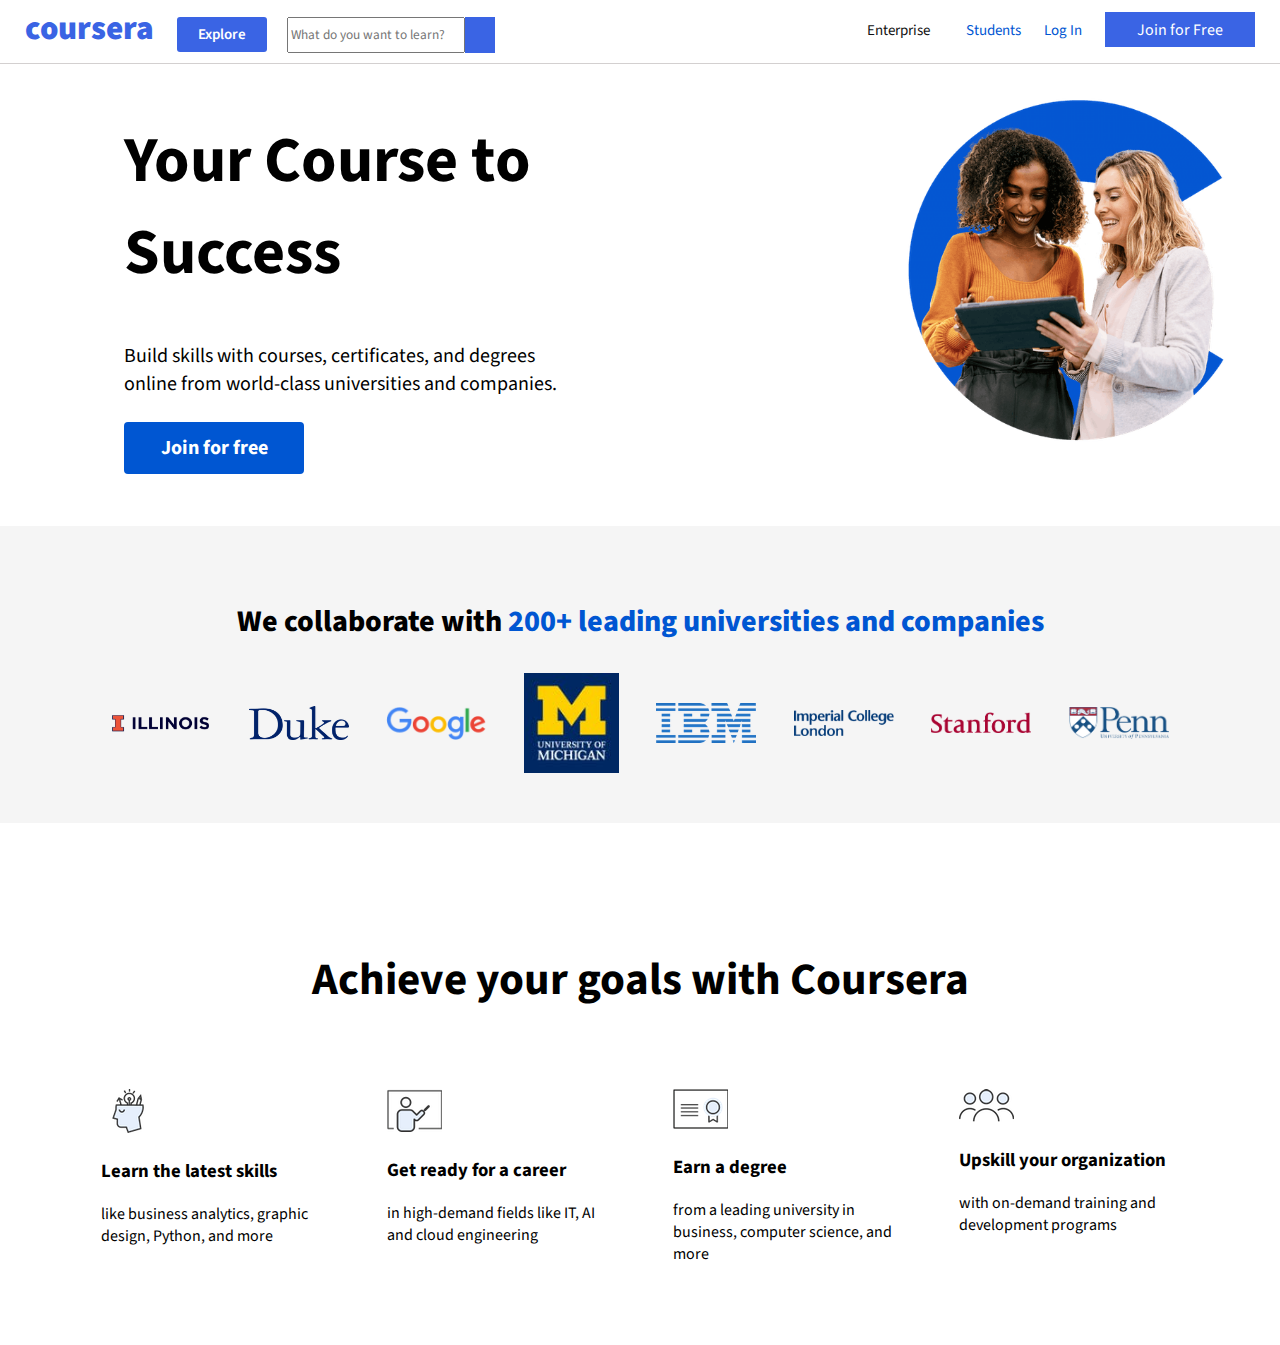
==== commit 87a01efd: "caught up need responsive only" ====
--- a/index.html
+++ b/index.html
@@ -109,7 +109,7 @@
             </div>
             <div class="uni-links">
                 <a href=""><img src="./Nueva carpeta/illinois.png" alt=""></a>
-                <a href=""><img src="./Nueva carpeta/duke_updated_2020.png alt=""> </a>
+                <a href=""><img src="./Nueva carpeta/duke_updated_2020.png" alt=""> </a>
                 <a href=""><img src="./Nueva carpeta/google.png" alt=""></a>
                 <a href=""><img src="./Nueva carpeta/umich.jpg" alt=""></a>
                 <a href=""><img src="./Nueva carpeta/ibm.png" alt=""></a>
--- a/style.css
+++ b/style.css
@@ -3,6 +3,7 @@
            :root {
               --blue: #0056D2;
           }
+          /*    ---- Header  ------*/
           
           .lineal {
               align-items: center;
@@ -41,6 +42,7 @@
               margin: 0px 15px 0px 5px;
               font-size: 33px;
               color: rgb(58, 100, 228);
+              font-weight: 1000;
           }
           
           .dropdown-button {
@@ -172,6 +174,7 @@
           
           * {
               box-sizing: border-box;
+              font-family: "Source Sans Pro", Arial, sans-serif;
           }
           
           form.search-button input[type=text] {
@@ -199,21 +202,6 @@
               border-radius: 2px;
               padding: 2px;
               min-width: 18px!important;
-          }
-          /*
-            form.search-button button:hover {
-                background-color: rgb(58, 100, 228);
-            }
-                        +++  ASK ABOUT THIS++++
-            form.search-button::after {
-                content: "";
-                clear: both;
-                display: table;
-            }
-            */
-          
-          main {
-              padding-top: 2rem;
           }
           
           .join {
@@ -225,10 +213,15 @@
               font-size: medium;
               margin: 0px 5px 0px 15px;
           }
+          /* --  general --   */
+          
+          main {
+              padding-top: 2rem;
+          }
           
           body {
               border: 0px;
-              margin: 0px 0px 0px 0px;
+              margin: 12px 0px 0px 0px;
           }
           /*      ---- 1st section ----          */
           
@@ -236,18 +229,25 @@
               display: flex;
               align-items: center;
               justify-content: space-between;
+              padding: 28px;
+          }
+          
+          .hero div img {
+              width: 100%;
+              max-height: 350px;
+              max-width: 350px;
+              padding-right: 24px;
           }
           
           .hero .hero-title {
               margin-left: 96px;
-              margin-right: 32px;
               max-width: 436px;
               width: 100%;
           }
           
           .hero .title {
               font-family: 'Source Sans Pro', sans-serif;
-              font-size: 84px;
+              font-size: 64px;
           }
           
           .hero .subtitle {
@@ -259,43 +259,29 @@
           
           .hero .button {
               background-color: var(--blue);
-              padding: 24px;
+              padding: 12px;
               color: #fff;
               border: none;
               border-radius: 4px;
               font-family: 'Source Sans Pro', sans-serif;
               font-weight: bold;
               font-size: 20px;
-              width: 240px;
-          }
-          /*    ---- Section de Universidades ----      */
-          
-          .achieve {
-              display: grid;
-              padding: 64px 0px;
-              justify-content: center;
-          }
-          
-          .achieve-options {
-              grid-template-columns: repeat(4, 1fr);
+              width: 180px;
           }
           /* --------------- 3rd section partners -----------*/
           
           .universities {
               margin: 24px 0;
-              padding: 64px 0;
+              padding: 44px 10px;
               background-color: #f5f5f5;
           }
           
           .unicomp {
               font-family: 'Source Sans Pro', sans-serif;
-              font-size: 28px;
+              font-size: 30px;
               font-style: none;
               text-align: center;
-          }
-          
-          .unicomp p {
-              margin-bottom: 44px;
+              font-weight: 800;
           }
           
           .unicomp a,
@@ -311,8 +297,51 @@
           
           .universities .uni-links {
               display: flex;
+              align-items: center;
               justify-content: space-evenly;
-          }
+              margin: 0px auto;
+              max-width: 1132px;
+              width: 100%;
+          }
+          
+          .universities .uni-links a img {
+              width: 100%;
+              max-height: 100px;
+              max-width: 100px;
+          }
+          /* ---- 4th Section de Universidades ----      */
+          
+          .achieve {
+              display: flex;
+              flex-direction: column;
+              align-content: space-around;
+              padding: 64px 60px;
+              justify-content: center;
+          }
+          
+          .achieve .achieve-tittle {
+              font-weight: 500;
+              margin-bottom: 40px;
+              text-align: center;
+              font-size: 30px;
+              font-family: "Source Sans Pro", Arial, sans-serif;
+          }
+          
+          .achieve .achieve-options {
+              display: grid;
+              grid-template-columns: 220px 220px 220px 220px;
+              justify-content: space-evenly;
+              align-content: center;
+              gap: 25px;
+          }
+          
+          .achieve-options section h3 img p {
+              font-size: 20px;
+              margin: 16px 0px;
+              text-align: center;
+              justify-content: center;
+          }
+          /*  --  Queries  --*/
           
           @media (max-width: 991px) {
               .navi {
